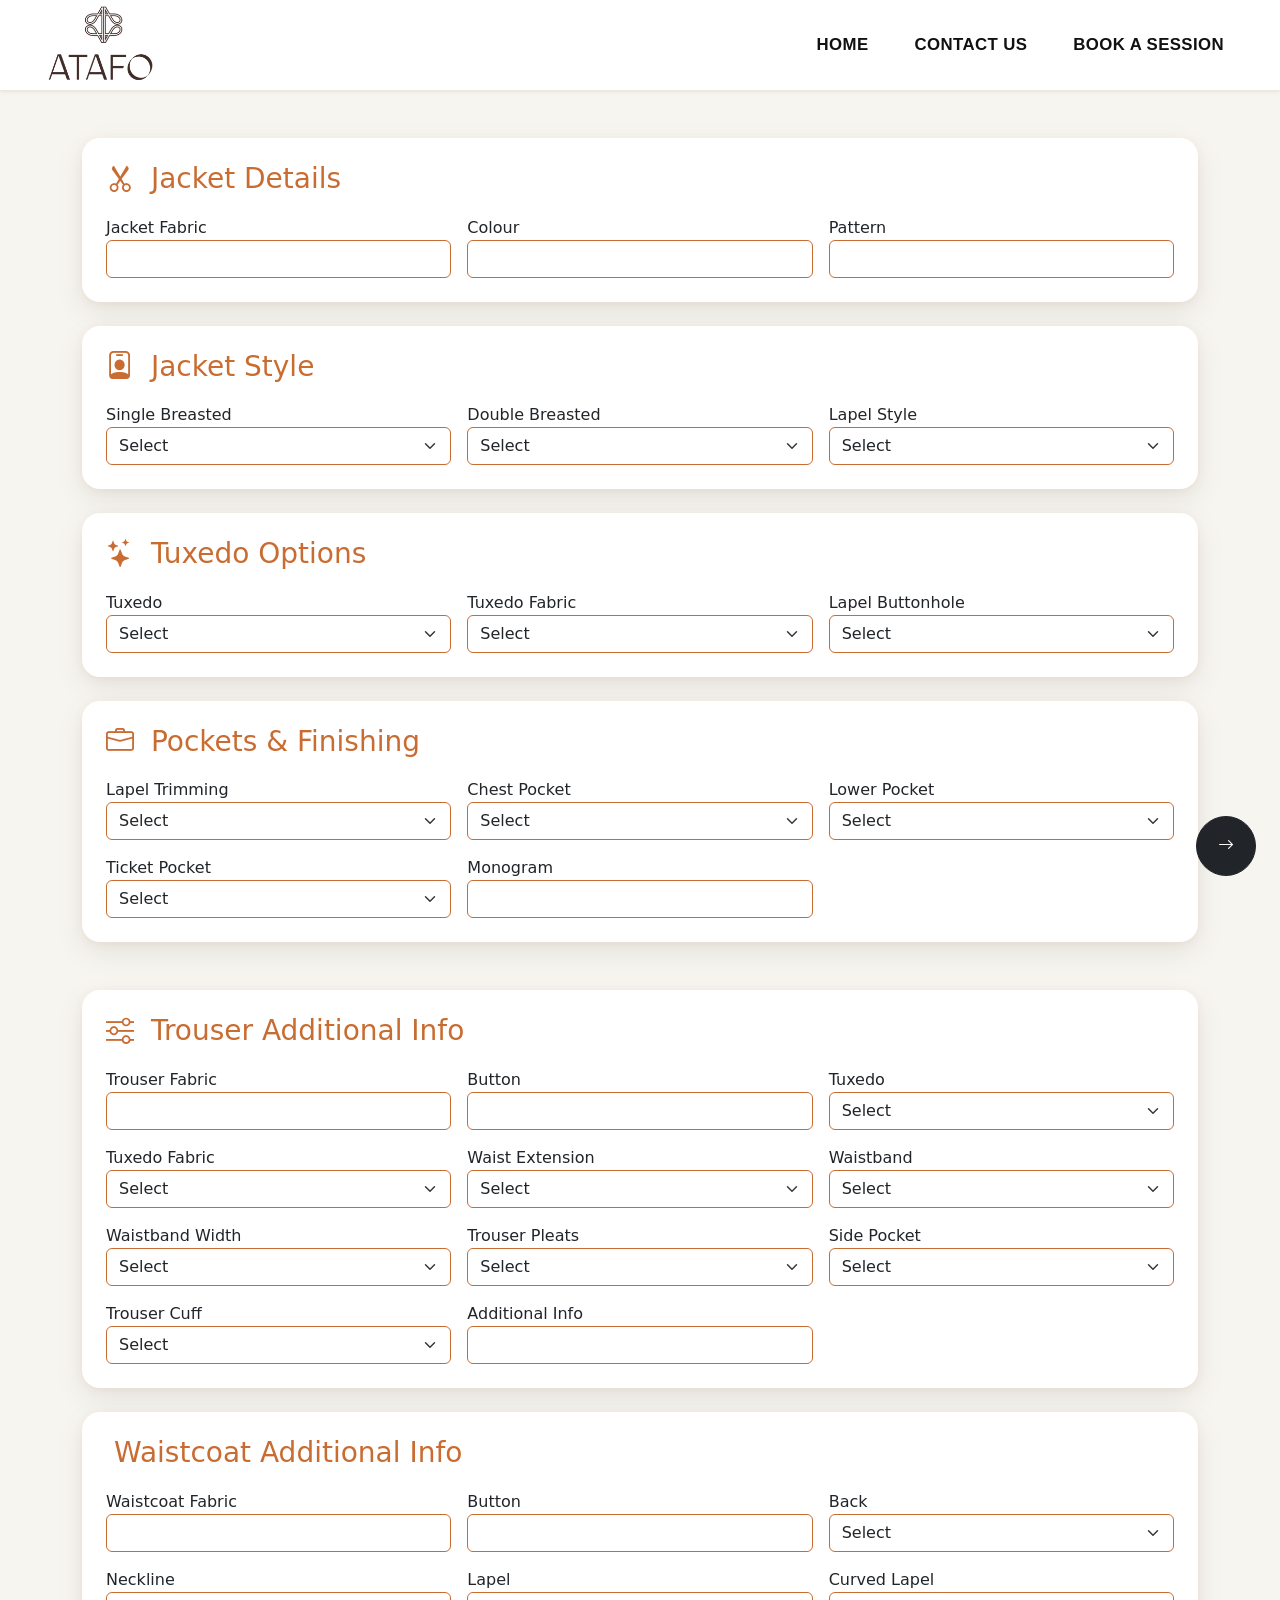
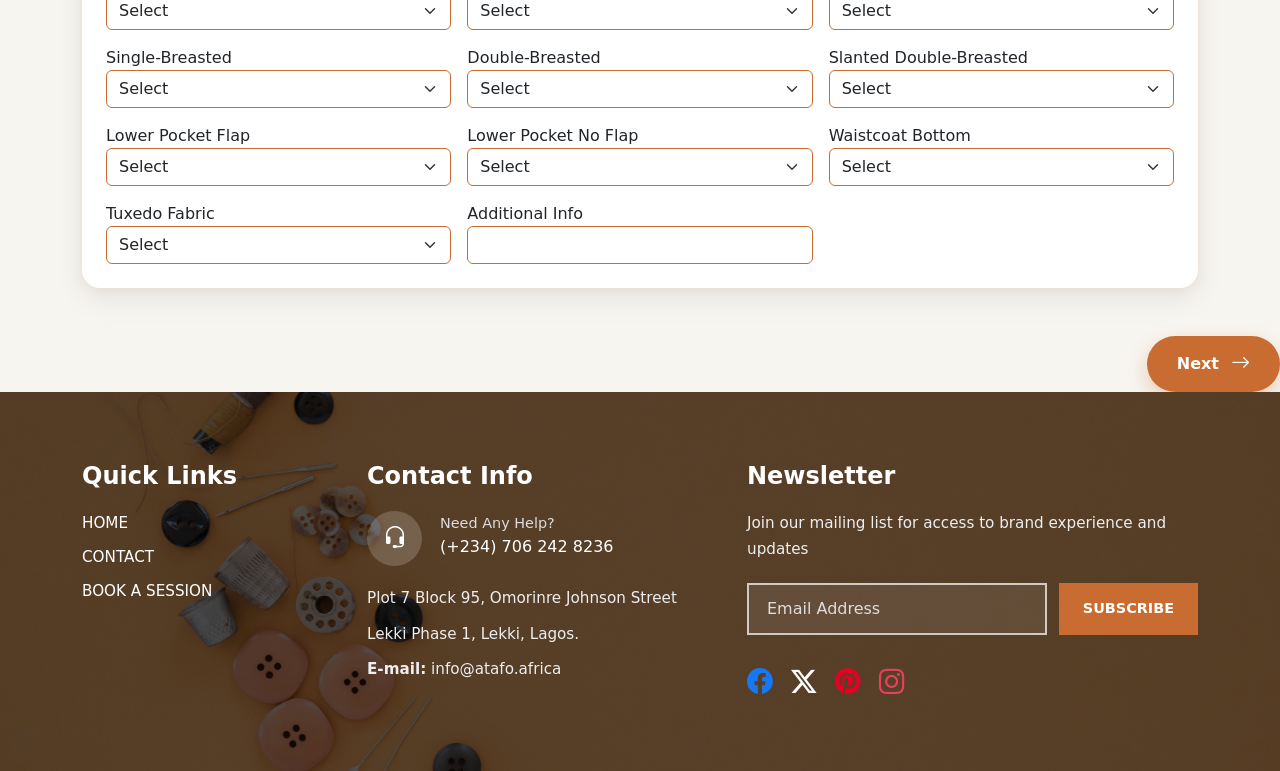
==== form.html @ 225e460a "Add files via upload" ====
<!doctype html><html><head><meta charset="utf-8"><meta name="viewport" content="width=device-width,initial-scale=1">
<link href="https://cdn.jsdelivr.net/npm/bootstrap@5.3.3/dist/css/bootstrap.min.css" rel="stylesheet">
<link href="https://cdn.jsdelivr.net/npm/bootstrap-icons@1.11.3/font/bootstrap-icons.css" rel="stylesheet">
<link href="style.css" rel="stylesheet"></head>

<body>

<nav class="navbar navbar-expand-lg bg-white shadow-sm atafo-navbar">
<div class="container-fluid">

<a class="navbar-brand" href="index.html">
    <img src="logo.png" class="logo-img">
</a>

<button class="navbar-toggler"
        type="button"
        data-bs-toggle="collapse"
        data-bs-target="#nav"
        aria-controls="nav"
        aria-expanded="false"
        aria-label="Toggle navigation">
<i class="bi bi-list fs-1 menu-icon"></i>
</button>

<div class="collapse navbar-collapse" id="nav">
<ul class="navbar-nav ms-auto me-5 fw-semibold">
<li class="nav-item"><a class="nav-link" href="index.html">Home</a></li>
<li class="nav-item"><a class="nav-link" href="#">Contact Us</a></li>
<li class="nav-item"><a class="nav-link" href="#">Book a Session</a></li>
</ul>
</div>

</div>
</nav>







   <div class="container my-5">

    <!-- Jacket Details -->
    <div class="card p-4 mb-4">
        <h3><i class="bi bi-scissors"></i> Jacket Details</h3>

        <div class="row g-3">

            <div class="col-md-4">
                <label>Jacket Fabric</label>
                <input id="jacketFabric" class="form-control">
            </div>

            <div class="col-md-4">
                <label>Colour</label>
                <input id="jacketColour" class="form-control">
            </div>

            <div class="col-md-4">
                <label>Pattern</label>
                <input id="jacketPattern" class="form-control">
            </div>

        </div>
    </div>

    <!-- Jacket Style -->
    <div class="card p-4 mb-4">

        <h3><i class="bi bi-person-badge"></i> Jacket Style</h3>

        <div class="row g-3">

            <div class="col-md-4">
                <label>Single Breasted</label>
                <select id="singleBreasted" class="form-select">
                    <option value="">Select</option>
                    <option>1 Button</option>
                    <option>2 Button</option>
                    <option>3R2 Button</option>
                </select>
            </div>

            <div class="col-md-4">
                <label>Double Breasted</label>
                <select id="doubleBreasted" class="form-select">
                    <option value="">Select</option>
                    <option>2 Button</option>
                    <option>4 Button</option>
                    <option>6 Button</option>
                </select>
            </div>

            <div class="col-md-4">
                <label>Lapel Style</label>
                <select id="lapelStyle" class="form-select">
                    <option value="">Select</option>
                    <option>Notch</option>
                    <option>Peak</option>
                    <option>Shawl</option>
                </select>
            </div>

        </div>

    </div>

    <!-- Tuxedo Options -->
    <div class="card p-4 mb-4">

        <h3><i class="bi bi-stars"></i> Tuxedo Options</h3>

        <div class="row g-3">

            <div class="col-md-4">
                <label>Tuxedo</label>
                <select id="tuxedo" class="form-select">
                    <option value="">Select</option>
                    <option>Yes</option>
                    <option>No</option>
                </select>
            </div>

            <div class="col-md-4">
                <label>Tuxedo Fabric</label>
                <select id="tuxedoFabric" class="form-select">
                    <option value="">Select</option>
                    <option>Satin</option>
                    <option>Velvet</option>
                </select>
            </div>

            <div class="col-md-4">
                <label>Lapel Buttonhole</label>
                <select id="lapelButtonhole" class="form-select">
                    <option value="">Select</option>
                    <option>Straight</option>
                    <option>Key Hole</option>
                </select>
            </div>

        </div>

    </div>

    <!-- Pockets & Finishing -->
    <div class="card p-4 mb-4">

        <h3><i class="bi bi-briefcase"></i> Pockets &amp; Finishing</h3>

        <div class="row g-3">

            <div class="col-md-4">
                <label>Lapel Trimming</label>
                <select id="lapelTrimming" class="form-select">
                    <option value="">Select</option>
                    <option>Piping</option>
                    <option>Taping</option>
                </select>
            </div>

            <div class="col-md-4">
                <label>Chest Pocket</label>
                <select id="chestPocket" class="form-select">
                    <option value="">Select</option>
                    <option>Normal</option>
                    <option>Patch</option>
                </select>
            </div>

            <div class="col-md-4">
                <label>Lower Pocket</label>
                <select id="lowerPocket" class="form-select">
                    <option value="">Select</option>
                    <option>Tuxedo</option>
                    <option>Straight</option>
                    <option>Slanted</option>
                    <option>Patch</option>
                </select>
            </div>

            <div class="col-md-4">
                <label>Ticket Pocket</label>
                <select id="ticketPocket" class="form-select">
                    <option value="">Select</option>
                    <option>Tuxedo</option>
                    <option>Straight</option>
                    <option>Slanted</option>
                    <option>Patch</option>
                </select>
            </div>

            <div class="col-md-4">
                <label>Monogram</label>
                <input id="monogram" maxlength="5" class="form-control">
            </div>

        </div>

    </div>

</div>











<div class="container my-5">

    <!-- Trouser Additional Info -->
    <div class="card p-4 mb-4">
        <h3><i class="bi bi-sliders"></i> Trouser Additional Info</h3>

        <div class="row g-3">

            <div class="col-md-4">
                <label>Trouser Fabric</label>
                <input id="trouserFabric" class="form-control">
            </div>

            <div class="col-md-4">
                <label>Button</label>
                <input id="trouserButton" class="form-control">
            </div>

            <div class="col-md-4">
                <label>Tuxedo</label>
                <select id="trouserTuxedo" class="form-select">
                    <option value="">Select</option>
                    <option>Yes</option>
                    <option>No</option>
                </select>
            </div>

            <div class="col-md-4">
                <label>Tuxedo Fabric</label>
                <select id="trouserTuxedoFabric" class="form-select">
                    <option value="">Select</option>
                    <option>Satin</option>
                    <option>Velvet</option>
                </select>
            </div>

            <div class="col-md-4">
                <label>Waist Extension</label>
                <select id="waistExtension" class="form-select">
                    <option value="">Select</option>
                    <option>Normal</option>
                    <option>Longer</option>
                    <option>Gukha</option>
                </select>
            </div>

            <div class="col-md-4">
                <label>Waistband</label>
                <select id="waistband" class="form-select">
                    <option value="">Select</option>
                    <option>Buckles</option>
                    <option>Loops</option>
                    <option>Both</option>
                </select>
            </div>

            <div class="col-md-4">
                <label>Waistband Width</label>
                <select id="waistbandWidth" class="form-select">
                    <option value="">Select</option>
                    <option>Normal</option>
                    <option>4.5</option>
                    <option>5.5</option>
                </select>
            </div>

            <div class="col-md-4">
                <label>Trouser Pleats</label>
                <select id="trouserPleats" class="form-select">
                    <option value="">Select</option>
                    <option>None</option>
                    <option>Single</option>
                    <option>Double</option>
                </select>
            </div>

            <div class="col-md-4">
                <label>Side Pocket</label>
                <select id="sidePocket" class="form-select">
                    <option value="">Select</option>
                    <option>Tuxedo</option>
                    <option>Straight</option>
                    <option>Slanted</option>
                </select>
            </div>

            <div class="col-md-4">
                <label>Trouser Cuff</label>
                <select id="trouserCuff" class="form-select">
                    <option value="">Select</option>
                    <option>Normal</option>
                    <option>Turnup 3.8</option>
                    <option>Turnup 5.0</option>
                </select>
            </div>

            <div class="col-md-4">
                <label>Additional Info</label>
                <input id="trouserAdditionalInfo" class="form-control">
            </div>

        </div>
    </div>

    <!-- Waistcoat Additional Info -->
    <div class="card p-4 mb-4">

        <h3><i class="bi bi-vest"></i> Waistcoat Additional Info</h3>

        <div class="row g-3">

            <div class="col-md-4">
                <label>Waistcoat Fabric</label>
                <input id="waistcoatFabric" class="form-control">
            </div>

            <div class="col-md-4">
                <label>Button</label>
                <input id="waistcoatButton" class="form-control">
            </div>

            <div class="col-md-4">
                <label>Back</label>
                <select id="waistcoatBack" class="form-select">
                    <option value="">Select</option>
                    <option>Lining</option>
                    <option>Fabric</option>
                </select>
            </div>

            <div class="col-md-4">
                <label>Neckline</label>
                <select id="neckline" class="form-select">
                    <option value="">Select</option>
                    <option>V-Neck</option>
                    <option>U-Neck</option>
                </select>
            </div>

            <div class="col-md-4">
                <label>Lapel</label>
                <select id="waistcoatLapel" class="form-select">
                    <option value="">Select</option>
                    <option>Notch</option>
                    <option>Peak</option>
                    <option>Shawl</option>
                </select>
            </div>

            <div class="col-md-4">
                <label>Curved Lapel</label>
                <select id="curvedLapel" class="form-select">
                    <option value="">Select</option>
                    <option>Peak</option>
                    <option>Shawl</option>
                </select>
            </div>

            <div class="col-md-4">
                <label>Single-Breasted</label>
                <select id="waistcoatSingleBreasted" class="form-select">
                    <option value="">Select</option>
                    <option>4 Button</option>
                    <option>5 Button</option>
                    <option>6 Button</option>
                </select>
            </div>

            <div class="col-md-4">
                <label>Double-Breasted</label>
                <select id="waistcoatDoubleBreasted" class="form-select">
                    <option value="">Select</option>
                    <option>4 Button</option>
                    <option>6 Button</option>
                    <option>8 Button</option>
                </select>
            </div>

            <div class="col-md-4">
                <label>Slanted Double-Breasted</label>
                <select id="slantedDoubleBreasted" class="form-select">
                    <option value="">Select</option>
                    <option>5 Button</option>
                    <option>6 Button</option>
                    <option>8 Button</option>
                </select>
            </div>

            <div class="col-md-4">
                <label>Lower Pocket Flap</label>
                <select id="lowerPocketFlap" class="form-select">
                    <option value="">Select</option>
                    <option>Straight</option>
                    <option>Slanted</option>
                    <option>Patch</option>
                </select>
            </div>

            <div class="col-md-4">
                <label>Lower Pocket No Flap</label>
                <select id="lowerPocketNoFlap" class="form-select">
                    <option value="">Select</option>
                    <option>Straight</option>
                    <option>Slanted</option>
                    <option>Tuxedo</option>
                </select>
            </div>

            <div class="col-md-4">
                <label>Waistcoat Bottom</label>
                <select id="waistcoatBottom" class="form-select">
                    <option value="">Select</option>
                    <option>Pointed</option>
                    <option>Straight</option>
                    <option>Round</option>
                </select>
            </div>

            <div class="col-md-4">
                <label>Tuxedo Fabric</label>
                <select id="waistcoatTuxedoFabric" class="form-select">
                    <option value="">Select</option>
                    <option>None</option>
                    <option>Satin</option>
                    <option>Velvet</option>
                </select>
            </div>

            <div class="col-md-4">
                <label>Additional Info</label>
                <input id="waistcoatAdditionalInfo" class="form-control">
            </div>

        </div>

    </div>

</div>
</div>

<div class="d-flex justify-content-end mt-5">
    <a href="form.html" class="next-btn">
        Next
        <i class="bi bi-arrow-right"></i>
    </a>
</div>

</div>
</div>

<a href="sheet4.html"
   id="nextPage"
   class="btn btn-dark rounded-circle position-fixed bottom-0 end-0 m-4"
   style="width:60px;height:60px;display:flex;align-items:center;justify-content:center;">

    <i class="bi bi-arrow-right"></i>

</a>



























<footer class="footer">
    <div class="container">
        <div class="row gy-5">

            <!-- Quick Links -->
            <div class="col-lg-3 col-md-6">
                <h4>Quick Links</h4>

                <ul class="footer-links">
                    <li><a href="#">HOME</a></li>
                    <li><a href="#">CONTACT</a></li>
                    <li><a href="#">BOOK A SESSION</a></li>
                </ul>
            </div>

            <!-- Contact -->
            <div class="col-lg-4 col-md-6">

                <h4>Contact Info</h4>

                <div class="contact-box">

                    <div class="icon-circle">
                        <i class="bi bi-headset"></i>
                    </div>

                    <div>

                        <span class="small-text">Need Any Help?</span>

                        <h3>(+234) 706 242 8236</h3>

                    </div>

                </div>

                <p>Plot 7 Block 95, Omorinre Johnson Street</p>
                <p>Lekki Phase 1, Lekki, Lagos.</p>
                <p><strong>E-mail:</strong> info@atafo.africa</p>

            </div>

            <!-- Newsletter -->
            <div class="col-lg-5">

                <h4>Newsletter</h4>

                <p>
                    Join our mailing list for access to brand experience and updates
                </p>

                <div class="newsletter">

                    <input
                        type="email"
                        placeholder="Email Address">

                    <button>SUBSCRIBE</button>

                </div>

             <div class="socials">

    <a href="https://www.facebook.com/maiatafo/" target="_blank" rel="noopener noreferrer">
        <i class="bi bi-facebook"></i>
    </a>

    <a href="https://x.com/atafo" target="_blank" rel="noopener noreferrer">
        <i class="bi bi-twitter-x"></i>
    </a>

    <a href="https://www.pinterest.com/maiatafo/" target="_blank" rel="noopener noreferrer">
        <i class="bi bi-pinterest"></i>
    </a>

    <a href="https://www.instagram.com/atafo__/" target="_blank" rel="noopener noreferrer">
        <i class="bi bi-instagram"></i>
    </a>

</div>

            </div>

        </div>
    </div>
</footer>



<script src="https://cdn.jsdelivr.net/npm/bootstrap@5.3.3/dist/js/bootstrap.bundle.min.js"></script>













<script>
document.addEventListener("DOMContentLoaded", () => {

    const fields = document.querySelectorAll("input, select, textarea");

    // Restore values
    fields.forEach(field => {
        if (!field.id) return;

        const saved = sessionStorage.getItem(field.id);

        if (saved !== null) {
            field.value = saved;
        }
    });

    // Save values
    fields.forEach(field => {
        if (!field.id) return;

        field.addEventListener("input", () => {
            sessionStorage.setItem(field.id, field.value);
        });

        field.addEventListener("change", () => {
            sessionStorage.setItem(field.id, field.value);
        });
    });

});</script>









<script>
document.addEventListener("click", function (e) {

    const navbar = document.querySelector(".navbar");
    const collapse = document.getElementById("nav");

    if (!navbar.contains(e.target) && collapse.classList.contains("show")) {
        const bsCollapse = bootstrap.Collapse.getOrCreateInstance(collapse);
        bsCollapse.hide();
    }

});
</script>



<script>
const hero = document.querySelector(".hero");
const bg = document.querySelector(".hero-bg");

hero.addEventListener("mousemove",(e)=>{

    const rect = hero.getBoundingClientRect();

    const x = (e.clientX - rect.left)/rect.width - .8;
    const y = (e.clientY - rect.top)/rect.height - .8;

    bg.style.transform =
        `translate(${-x*25}px,${-y*25}px) scale(1.08)`;

});

hero.addEventListener("mouseleave",()=>{

    bg.style.transform="translate(0,0) scale(1.08)";

});
</script>
</body></html>
---- style.css ----
:root{--gold:#C6A66A;--dark:#111;--bg:#F7F5F0;}
body{background:var(--bg);}


.hero{
    position:relative;
    height:320px;
    overflow:hidden;
}

.hero-bg{
    position:absolute;
    inset:-30px;
    background:url("but.webp") center/cover no-repeat;
    transition:transform .15s ease-out;
    will-change:transform;
}

.hero-overlay{
    position:relative;
    z-index:2;
    height:100%;
    display:flex;
    justify-content:center;
    align-items:center;
    background:rgba(0,0,0,.45);
}



.nav-link{
    font-family: "Montserrat", sans-serif;
    font-size: 1.05rem;
    font-weight: 600;
    letter-spacing: .4px;
    text-transform: uppercase;
    color: #111;
    transition: .3s;
}

.nav-link:hover{
    color:var(--gold);
}


.card{border-radius:18px}
h3{color:var(--gold)}


.form-control{
    border: 1px solid #C96C31;
}

.atafo-navbar{
    min-height:90px;
    padding:0 !important;
}

.atafo-navbar .container-fluid{
    padding-left:0 !important;
    padding-right:0 !important;
}

.navbar-brand{
    margin:0 !important;
    padding:0 !important;
}

.logo-img{
    width:200px;
    height:90px;
    object-fit:contain;
    display:block;
    margin:0 !important;
}


.hero h1,
.hero .lead{
    color: #fff;
}
.hero h1{
    font-family: "Montserrat", sans-serif;
    font-weight: 300;
    text-transform: uppercase;
}

.hero p{
    font-family: "Montserrat", sans-serif;
    font-weight: 200;
}

@media (max-width:800px){

    .atafo-navbar .container-fluid{
        justify-content:space-between;
        padding-left:0 !important;
    }
      .hero h1{
        font-size: 2.2rem !important;
    }

    .navbar-brand{
        margin-left:-12px !important;
    }

    .logo-img{
        width:130px !important;
        height:auto !important;
    }

    .navbar-toggler{
        margin-right:30px;
    }

    .navbar-collapse{
        padding-left:15px;
    }

       .hero .lead{
        font-size: 1rem;
    }
}

.menu-icon{
    color:#C96C31;
    font-size:2.2rem !important;
}

.navbar-toggler{
    border:1px solid #C96C31;
}

.navbar-toggler:focus{
    box-shadow:none;
}














.footer{
    position:relative;
    padding:70px 0;
    background:url("foot.webp") center center/cover no-repeat;
    overflow:hidden;
}

.footer::before{
    content:"";
    position:absolute;
    inset:0;
    background:linear-gradient(
        rgba(0,0,0,.65),
        rgba(0,0,0,.65)
    );
}

.footer .container{
    position:relative;
    z-index:2;
}

/* Headings */
.footer h4{
    color:#fff;
    font-size:1.5rem;
    font-weight:600;
    margin-bottom:20px;
}

/* Links */

.footer-links{
    list-style:none;
    padding:0;
    margin:0;
}

.footer-links li{
    margin-bottom:10px;
}

.footer-links a{
    color:#fff;
    text-decoration:none;
    font-size:.95rem;
    transition:.3s;
    font-weight:500;
}

.footer-links a:hover{
    color:#C96C31;
}

/* Contact */

.contact-box{
    display:flex;
    gap:18px;
    align-items:flex-start;
    margin-bottom:20px;
}

.icon-circle{
    width:55px;
    height:55px;
    border-radius:50%;
    background:rgba(255,255,255,.18);
    display:flex;
    align-items:center;
    justify-content:center;
    color:#fff;
    font-size:1.5rem;
}

.small-text{
    color:#ddd;
    font-size:.9rem;
}

.contact-box h3{
    color:#fff;
    font-size:1rem;
    margin:2px 0 0;
}

.footer p{
    color:#eee;
    font-size:.95rem;
    line-height:1.7;
    margin-bottom:.6rem;
}

/* Newsletter */

.newsletter{
    display:flex;
    gap:12px;
    margin-top:20px;
}

.newsletter input{
    flex:1;
    height:52px;
    border:2px solid rgba(255,255,255,.7);
    background:rgba(255,255,255,.08);
    color:#fff;
    padding:0 18px;
    outline:none;
}

.newsletter input::placeholder{
    color:#ddd;
}

.newsletter button{
    background:#C96C31;
    color:#fff;
    border:none;
    padding:0 24px;
    font-size:.9rem;
    font-weight:600;
}

.newsletter button:hover{
    background:#fff;
    color:#C96C31;
}

/* Socials */

.socials{
    display:flex;
    gap:18px;
    margin-top:28px;
    font-size:1.6rem;
}

.socials a{
    transition:.3s;
}

.socials a:hover{
    transform:translateY(-4px);
}

.socials .bi-facebook{color:#1877F2;}
.socials .bi-twitter-x{color:#fff;}
.socials .bi-pinterest{color:#E60023;}
.socials .bi-instagram{color:#E4405F;}

@media(max-width:800px){

    .footer{
        text-align:center;
        padding:55px 0;
    }

    .contact-box{
        justify-content:center;
    }

    .newsletter{
        flex-direction:column;
    }

    .newsletter button{
        height:52px;
    }

    .socials{
        justify-content:center;
    }

}


@media (min-width:801px){
    .navbar-nav .nav-item{
        margin-left:30px;
    }
}
















































.card{
    border:none;
    border-radius:18px;
    background:#fff;
    box-shadow:
        0 10px 30px rgba(0,0,0,.08),
        0 2px 8px rgba(201,108,49,.08);
    transition:all .3s ease;
}

.card:hover{
    transform:translateY(-4px);
    box-shadow:
        0 18px 40px rgba(0,0,0,.12),
        0 6px 18px rgba(201,108,49,.15);
}


h3{color:#C96C31;margin-bottom:20px}

h3 i{margin-right:8px}

.form-control,.form-select{border:1px solid #C96C31}.form-control:focus,
.form-select:focus{border-color:#C96C31;box-shadow:0 0 0 .2rem rgba(201,108,49,.2)}

.next-btn{
    display:inline-flex;
    align-items:center;
    gap:12px;
    padding:14px 30px;
    background:#C96C31;
    color:#fff;
    text-decoration:none;
    font-weight:600;
    font-size:1rem;
    border-radius:50px;
    box-shadow:0 8px 20px rgba(201,108,49,.30);
    transition:all .3s ease;
}

.next-btn i{
    font-size:1.2rem;
    transition:transform .3s ease;
}

.next-btn:hover{
    background:#C6A66A;
    color:#fff;
    transform:translateY(-3px);
    box-shadow:0 14px 30px rgba(198,166,106,.35);
}

.next-btn:hover i{
    transform:translateX(6px);
}
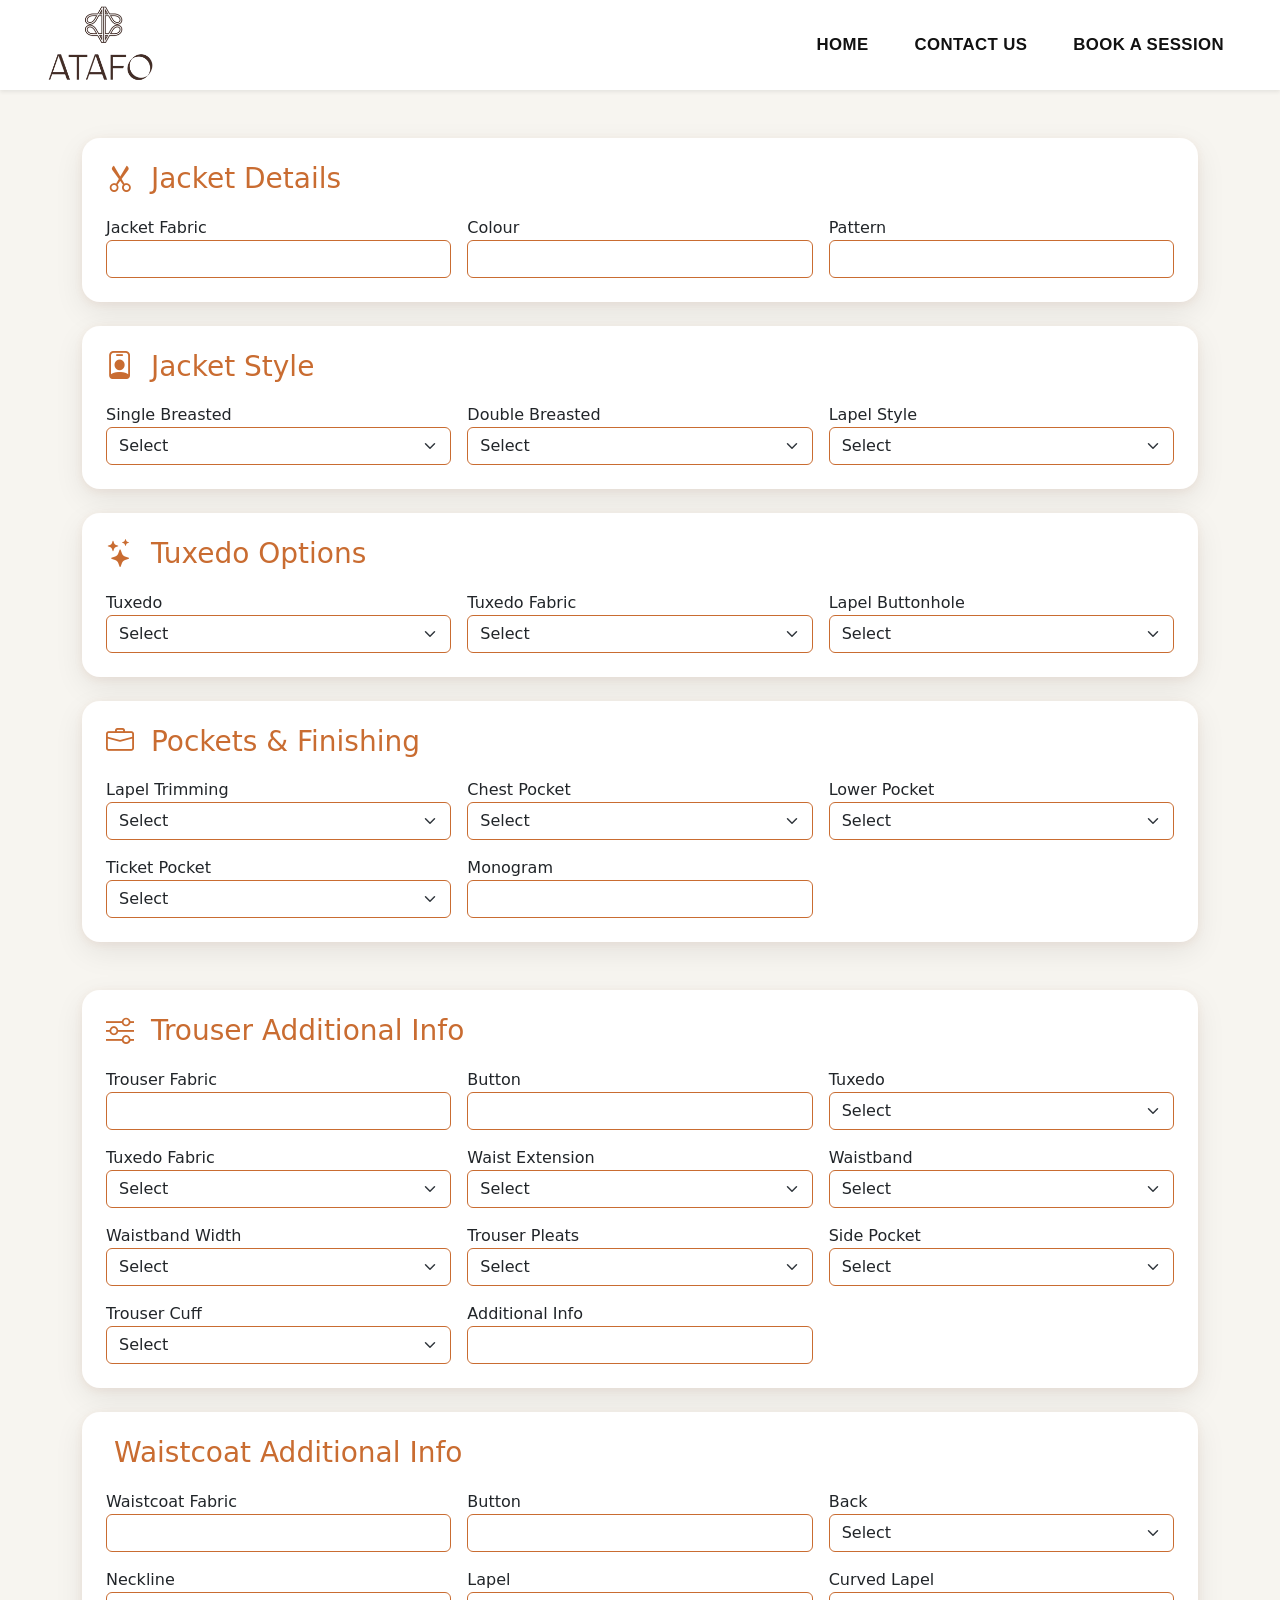
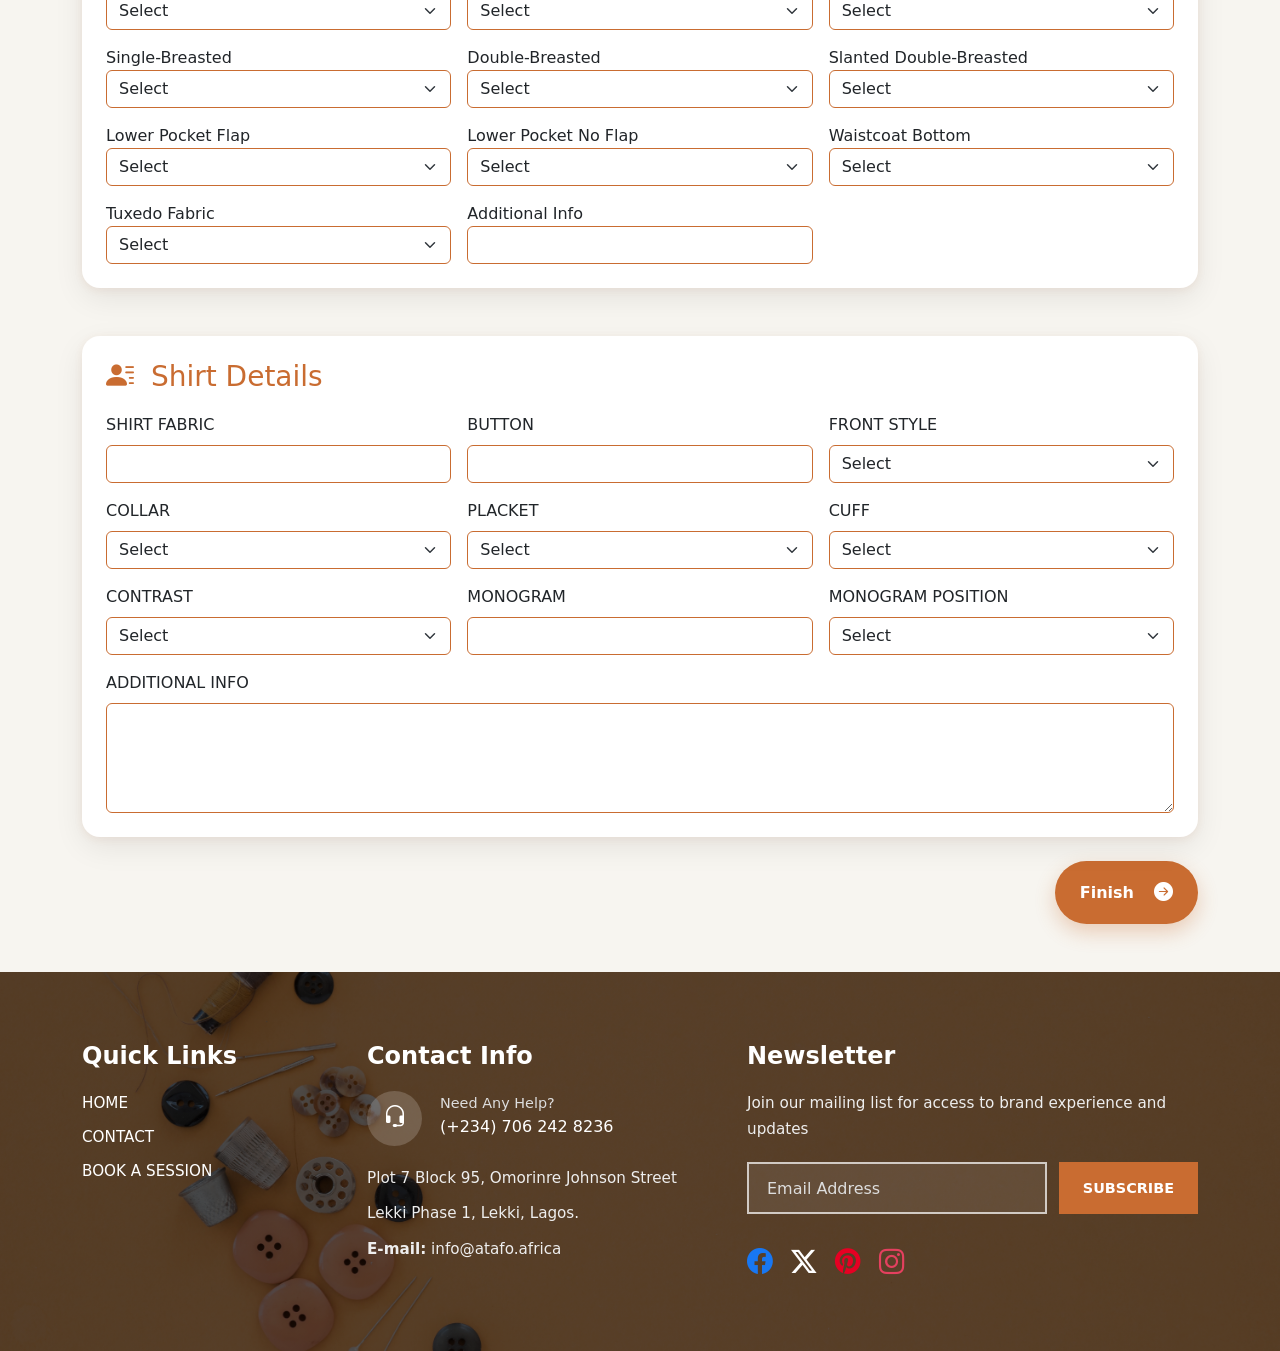
==== commit a58509ff: "Update form.html" ====
--- a/form.html
+++ b/form.html
@@ -452,24 +452,132 @@
 </div>
 </div>
 
-<div class="d-flex justify-content-end mt-5">
-    <a href="form.html" class="next-btn">
-        Next
-        <i class="bi bi-arrow-right"></i>
-    </a>
-</div>
-
-</div>
-</div>
-
-<a href="sheet4.html"
-   id="nextPage"
-   class="btn btn-dark rounded-circle position-fixed bottom-0 end-0 m-4"
-   style="width:60px;height:60px;display:flex;align-items:center;justify-content:center;">
-
-    <i class="bi bi-arrow-right"></i>
-
-</a>
+
+
+</div>
+</div>
+
+
+<div class="container my-5">
+
+    <div class="card p-4 mb-4">
+
+        <h3><i class="bi bi-person-lines-fill"></i> Shirt Details</h3>
+
+        <div class="row g-3">
+
+            <!-- Shirt Fabric -->
+            <div class="col-md-4">
+                <label class="form-label">SHIRT FABRIC</label>
+                <input id="shirtFabric" class="form-control">
+            </div>
+
+            <!-- Button -->
+            <div class="col-md-4">
+                <label class="form-label">BUTTON</label>
+                <input id="shirtButton" class="form-control">
+            </div>
+
+            <!-- Front Style -->
+            <div class="col-md-4">
+                <label class="form-label">FRONT STYLE</label>
+                <select id="frontStyle" class="form-select">
+                    <option value="">Select</option>
+                    <option>Normal</option>
+                    <option>Plain Bib</option>
+                    <option>Pleated Bib</option>
+                </select>
+            </div>
+
+            <!-- Collar -->
+            <div class="col-md-4">
+                <label class="form-label">COLLAR</label>
+                <select id="collar" class="form-select">
+                    <option value="">Select</option>
+                    <option>Classic</option>
+                    <option>Spread</option>
+                    <option>Cutaway</option>
+                    <option>Button Down</option>
+                    <option>Wing</option>
+                    <option>Mandarin</option>
+                </select>
+            </div>
+
+            <!-- Placket -->
+            <div class="col-md-4">
+                <label class="form-label">PLACKET</label>
+                <select id="placket" class="form-select">
+                    <option value="">Select</option>
+                    <option>Placket</option>
+                    <option>No Placket</option>
+                    <option>Concealed</option>
+                </select>
+            </div>
+
+            <!-- Cuff -->
+            <div class="col-md-4">
+                <label class="form-label">CUFF</label>
+                <select id="cuffType" class="form-select">
+                    <option value="">Select</option>
+                    <option>Button</option>
+                    <option>Double</option>
+                </select>
+            </div>
+
+            <!-- Contrast -->
+            <div class="col-md-4">
+                <label class="form-label">CONTRAST</label>
+                <select id="contrast" class="form-select">
+                    <option value="">Select</option>
+                    <option>Inner Collar</option>
+                    <option>Collar</option>
+                    <option>Collar &amp; Cuff</option>
+                </select>
+            </div>
+
+            <!-- Monogram -->
+            <div class="col-md-4">
+                <label class="form-label">MONOGRAM</label>
+                <input id="shirtMonogram" maxlength="5" class="form-control">
+            </div>
+
+            <!-- Monogram Position -->
+            <div class="col-md-4">
+                <label class="form-label">MONOGRAM POSITION</label>
+                <select id="monogramPosition" class="form-select">
+                    <option value="">Select</option>
+                    <option>Cuff</option>
+                    <option>Tummy</option>
+                </select>
+            </div>
+
+            <!-- Additional Info -->
+            <div class="col-md-12">
+                <label class="form-label">ADDITIONAL INFO</label>
+                <textarea id="shirtAdditionalInfo"
+                          rows="4"
+                          class="form-control"></textarea>
+            </div>
+
+        </div>
+
+    </div>
+
+    <!-- Next Button -->
+    <div class="text-end">
+
+        <a href="summary.html"
+           class="btn px-4 py-3 rounded-pill next-btn">
+            Finish
+            <i class="bi bi-arrow-right-circle-fill ms-2"></i>
+        </a>
+
+    </div>
+
+</div>
+
+
+
 
 
 
@@ -677,4 +785,4 @@
 
 });
 </script>
-</body></html>+</body></html>
